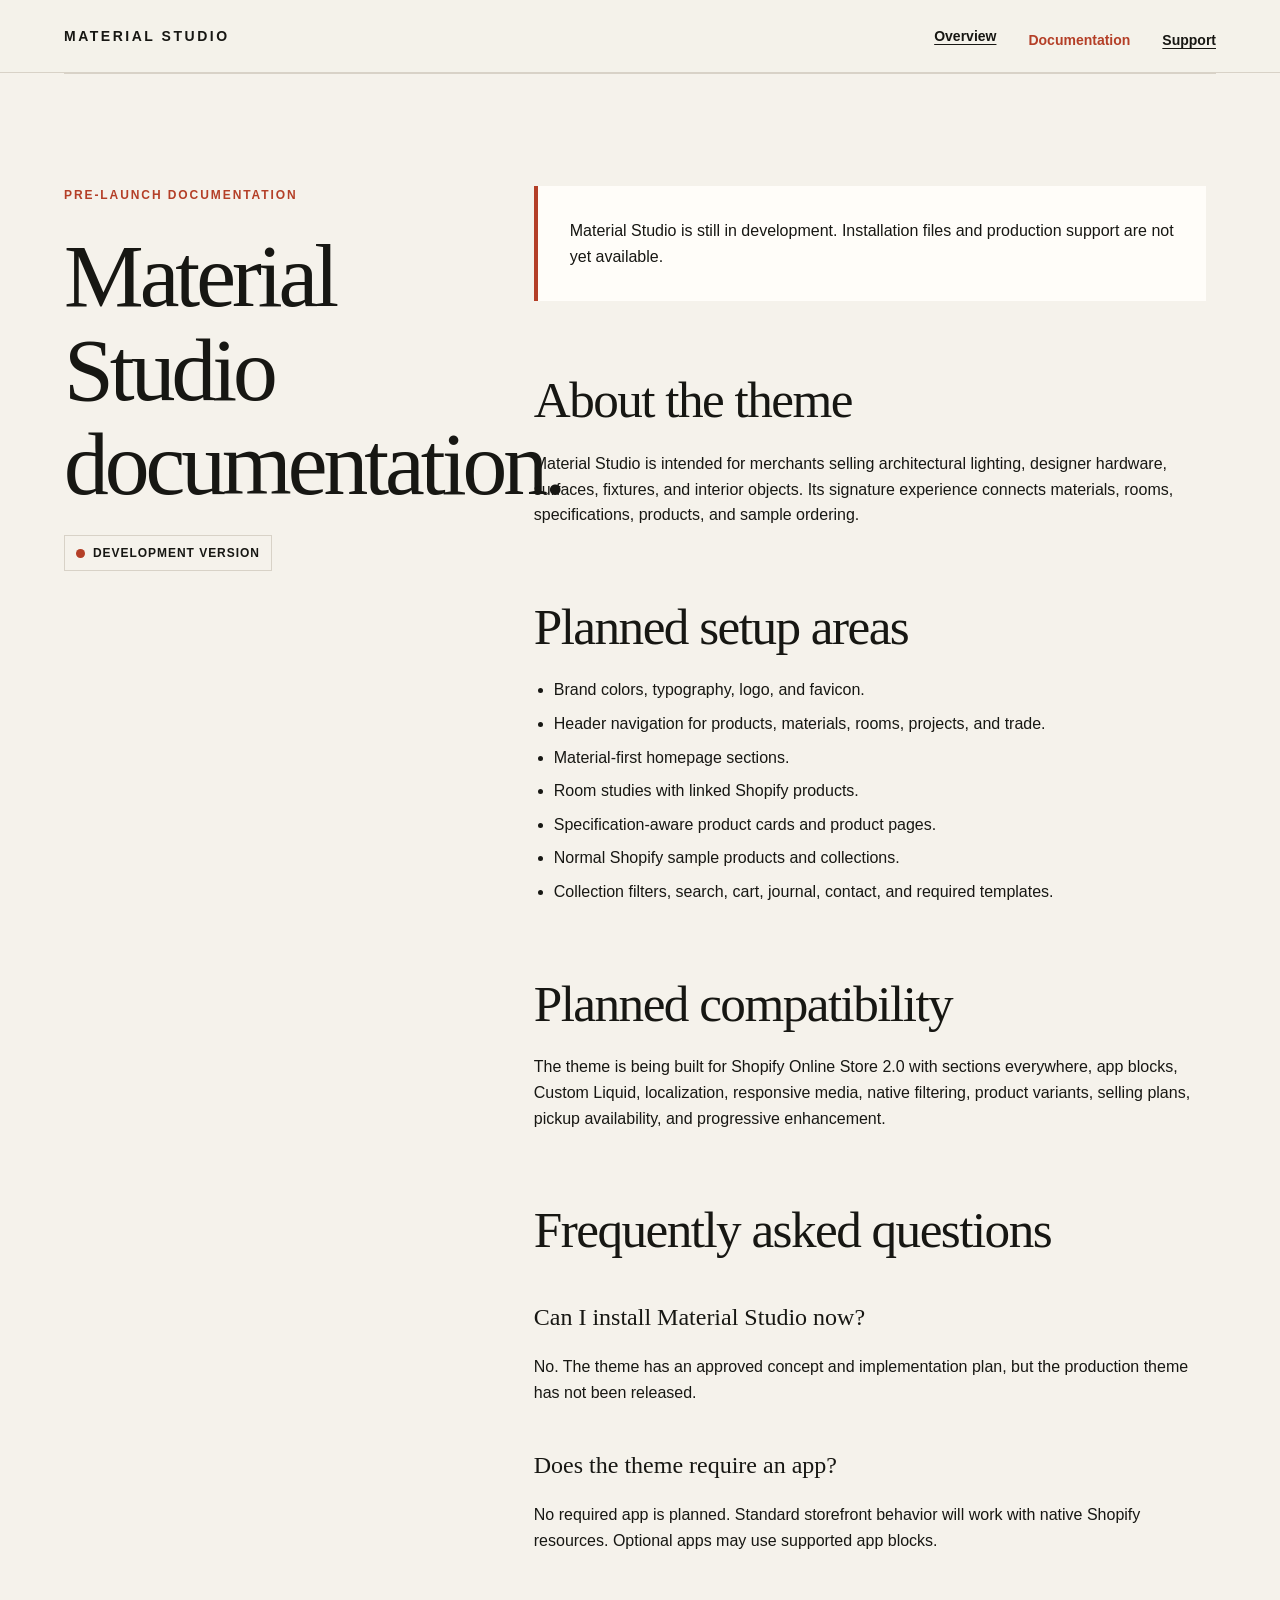
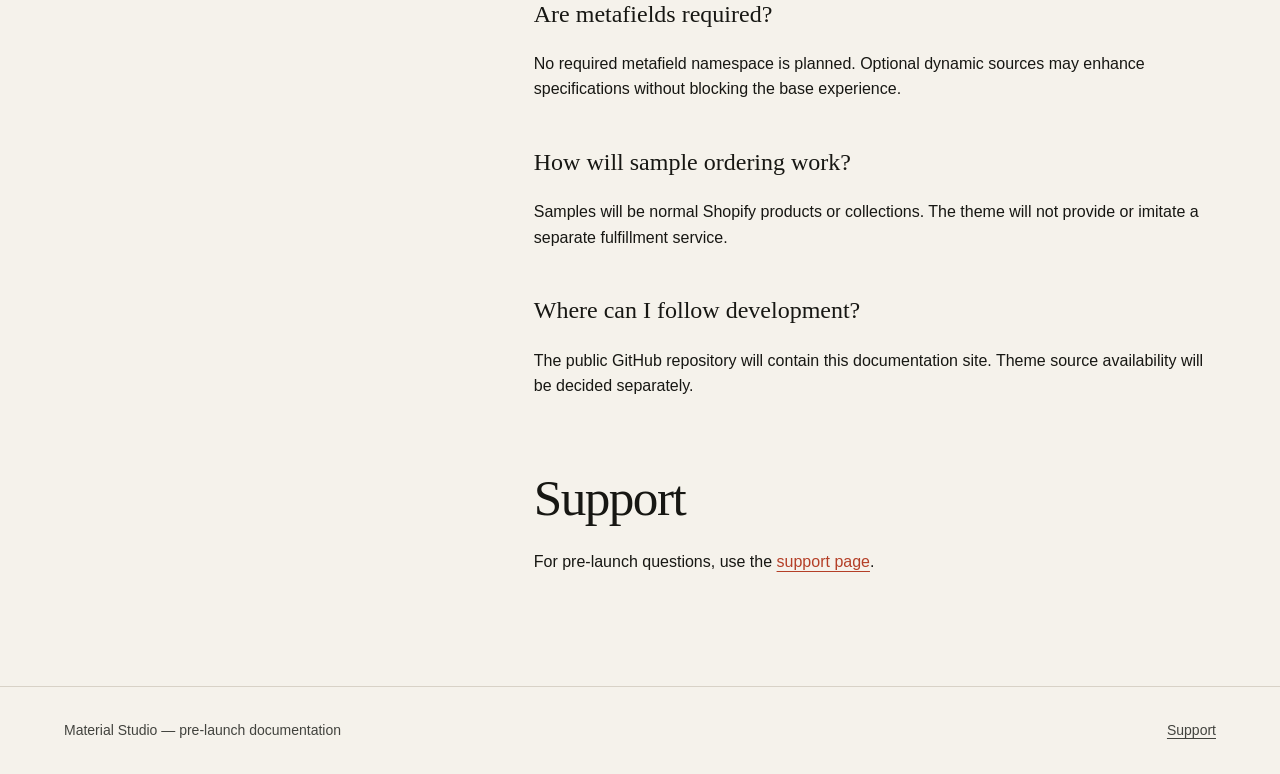
==== docs/index.html @ 8d14db3e "Add docs/index.html" ====
<!DOCTYPE html>
<html lang="en">
  <head>
    <meta charset="utf-8">
    <meta name="viewport" content="width=device-width, initial-scale=1">
    <meta name="description" content="Documentation for the Material Studio Shopify theme.">
    <title>Documentation — Material Studio</title>
    <link rel="stylesheet" href="../assets/styles.css">
  </head>
  <body>
    <a class="skip-link" href="#main">Skip to content</a>
    <header class="site-header">
      <div class="header-inner">
        <a class="wordmark" href="../" aria-label="Material Studio home">Material Studio</a>
        <nav class="site-nav" aria-label="Primary">
          <ul>
            <li><a href="../">Overview</a></li>
            <li><a href="./" aria-current="page">Documentation</a></li>
            <li><a href="../support/">Support</a></li>
          </ul>
        </nav>
      </div>
    </header>

    <main id="main" class="page-shell">
      <section class="content-section section-grid" aria-labelledby="docs-title">
        <div class="section-intro">
          <p class="eyebrow">Pre-launch documentation</p>
          <h1 id="docs-title">Material Studio documentation.</h1>
          <span class="status">Development version</span>
        </div>
        <article class="prose">
          <div class="callout">
            Material Studio is still in development. Installation files and
            production support are not yet available.
          </div>

          <h2>About the theme</h2>
          <p>
            Material Studio is intended for merchants selling architectural
            lighting, designer hardware, surfaces, fixtures, and interior objects.
            Its signature experience connects materials, rooms, specifications,
            products, and sample ordering.
          </p>

          <h2>Planned setup areas</h2>
          <ul>
            <li>Brand colors, typography, logo, and favicon.</li>
            <li>Header navigation for products, materials, rooms, projects, and trade.</li>
            <li>Material-first homepage sections.</li>
            <li>Room studies with linked Shopify products.</li>
            <li>Specification-aware product cards and product pages.</li>
            <li>Normal Shopify sample products and collections.</li>
            <li>Collection filters, search, cart, journal, contact, and required templates.</li>
          </ul>

          <h2>Planned compatibility</h2>
          <p>
            The theme is being built for Shopify Online Store 2.0 with sections
            everywhere, app blocks, Custom Liquid, localization, responsive media,
            native filtering, product variants, selling plans, pickup availability,
            and progressive enhancement.
          </p>

          <h2>Frequently asked questions</h2>

          <h3>Can I install Material Studio now?</h3>
          <p>
            No. The theme has an approved concept and implementation plan, but the
            production theme has not been released.
          </p>

          <h3>Does the theme require an app?</h3>
          <p>
            No required app is planned. Standard storefront behavior will work with
            native Shopify resources. Optional apps may use supported app blocks.
          </p>

          <h3>Are metafields required?</h3>
          <p>
            No required metafield namespace is planned. Optional dynamic sources may
            enhance specifications without blocking the base experience.
          </p>

          <h3>How will sample ordering work?</h3>
          <p>
            Samples will be normal Shopify products or collections. The theme will
            not provide or imitate a separate fulfillment service.
          </p>

          <h3>Where can I follow development?</h3>
          <p>
            The public GitHub repository will contain this documentation site.
            Theme source availability will be decided separately.
          </p>

          <h2>Support</h2>
          <p>
            For pre-launch questions, use the
            <a href="../support/">support page</a>.
          </p>
        </article>
      </section>
    </main>

    <footer class="site-footer">
      <div class="footer-inner">
        <p>Material Studio — pre-launch documentation</p>
        <p><a href="../support/">Support</a></p>
      </div>
    </footer>
  </body>
</html>
---- assets/styles.css ----
:root {
  color-scheme: light;
  --paper: #f5f2eb;
  --surface: #fffdf9;
  --ink: #171713;
  --graphite: #42433e;
  --rule: #d8d2c7;
  --terracotta: #b43f27;
  --brass: #8a622d;
  --glass: #718079;
  --page-width: 78rem;
  --measure: 42rem;
  --space-1: 0.5rem;
  --space-2: 0.75rem;
  --space-3: 1rem;
  --space-4: 1.5rem;
  --space-5: 2rem;
  --space-6: 3rem;
  --space-7: 4.5rem;
  --space-8: 7rem;
}

* {
  box-sizing: border-box;
}

html {
  scroll-behavior: smooth;
}

body {
  margin: 0;
  background: var(--paper);
  color: var(--ink);
  font-family: Arial, Helvetica, sans-serif;
  font-size: 1rem;
  line-height: 1.6;
  text-rendering: optimizeLegibility;
}

a {
  color: inherit;
  text-decoration-thickness: 0.08em;
  text-underline-offset: 0.22em;
}

a:hover {
  color: var(--terracotta);
}

a:focus-visible,
button:focus-visible {
  outline: 0.2rem solid var(--terracotta);
  outline-offset: 0.25rem;
}

h1,
h2,
h3 {
  margin-block: 0;
  font-family: Georgia, "Times New Roman", serif;
  font-weight: 400;
  line-height: 1.05;
  text-wrap: balance;
}

h1 {
  max-width: 13ch;
  font-size: clamp(3rem, 7vw, 6.5rem);
  letter-spacing: -0.045em;
}

h2 {
  font-size: clamp(2rem, 4vw, 3.75rem);
  letter-spacing: -0.03em;
}

h3 {
  font-size: 1.5rem;
}

p,
ul,
ol {
  margin-block: 0;
}

ul,
ol {
  padding-inline-start: 1.25rem;
}

li + li {
  margin-block-start: var(--space-1);
}

.skip-link {
  position: fixed;
  inset-block-start: var(--space-3);
  inset-inline-start: var(--space-3);
  z-index: 20;
  padding: 0.75rem 1rem;
  background: var(--ink);
  color: var(--surface);
  transform: translateY(-200%);
}

.skip-link:focus {
  transform: translateY(0);
}

.site-header {
  position: relative;
  z-index: 10;
  border-block-end: 1px solid var(--rule);
  background: color-mix(in srgb, var(--paper) 92%, transparent);
}

.header-inner {
  display: flex;
  max-width: var(--page-width);
  min-height: 4.5rem;
  margin-inline: auto;
  padding-inline: clamp(1rem, 4vw, 3rem);
  align-items: center;
  justify-content: space-between;
  gap: var(--space-4);
}

.wordmark {
  font-size: 0.875rem;
  font-weight: 700;
  letter-spacing: 0.18em;
  text-decoration: none;
  text-transform: uppercase;
}

.site-nav ul {
  display: flex;
  margin: 0;
  padding: 0;
  align-items: center;
  gap: clamp(1rem, 3vw, 2rem);
  list-style: none;
}

.site-nav a {
  font-size: 0.875rem;
  font-weight: 600;
}

.site-nav a[aria-current="page"] {
  color: var(--terracotta);
  text-decoration: none;
}

.page-shell {
  max-width: var(--page-width);
  margin-inline: auto;
  padding-inline: clamp(1rem, 4vw, 3rem);
}

.hero {
  display: grid;
  min-height: min(46rem, calc(100vh - 4.5rem));
  grid-template-columns: minmax(0, 0.9fr) minmax(22rem, 1.1fr);
  align-items: stretch;
  border-inline: 1px solid var(--rule);
}

.hero-copy {
  display: flex;
  padding: clamp(3rem, 8vw, 7rem) clamp(1.5rem, 5vw, 5rem);
  flex-direction: column;
  align-items: flex-start;
  justify-content: center;
  gap: var(--space-5);
}

.eyebrow {
  color: var(--terracotta);
  font-size: 0.75rem;
  font-weight: 700;
  letter-spacing: 0.16em;
  text-transform: uppercase;
}

.lede {
  max-width: 36rem;
  color: var(--graphite);
  font-size: clamp(1.0625rem, 2vw, 1.25rem);
}

.hero-materials {
  display: grid;
  min-height: 32rem;
  grid-template-columns: 0.85fr 1.3fr 0.85fr;
}

.material {
  display: flex;
  min-width: 0;
  padding: var(--space-4);
  align-items: flex-end;
  border-inline-start: 1px solid rgb(255 255 255 / 30%);
  color: var(--surface);
  font-size: 0.75rem;
  font-weight: 700;
  letter-spacing: 0.1em;
  text-transform: uppercase;
}

.material--stone {
  background:
    radial-gradient(circle at 30% 20%, rgb(255 255 255 / 35%) 0 0.15rem, transparent 0.2rem),
    radial-gradient(circle at 60% 65%, rgb(90 70 50 / 18%) 0 0.12rem, transparent 0.18rem),
    #c6ad87;
  background-size: 1.8rem 1.8rem, 2.2rem 2.2rem, auto;
  color: var(--ink);
}

.material--brass {
  background:
    linear-gradient(115deg, rgb(255 255 255 / 9%), transparent 35%),
    repeating-linear-gradient(7deg, transparent 0 0.35rem, rgb(20 10 0 / 8%) 0.4rem 0.45rem),
    var(--brass);
}

.material--glass {
  background:
    repeating-linear-gradient(90deg, rgb(255 255 255 / 28%) 0 0.18rem, rgb(15 25 20 / 12%) 0.2rem 0.45rem),
    var(--glass);
}

.button {
  display: inline-flex;
  min-height: 2.9rem;
  padding: 0.75rem 1rem;
  align-items: center;
  justify-content: center;
  border: 1px solid var(--ink);
  background: transparent;
  color: var(--ink);
  font-size: 0.75rem;
  font-weight: 700;
  letter-spacing: 0.08em;
  text-decoration: none;
  text-transform: uppercase;
}

.button:hover {
  border-color: var(--terracotta);
  background: var(--terracotta);
  color: var(--surface);
}

.button--primary {
  border-color: var(--terracotta);
  background: var(--terracotta);
  color: var(--surface);
}

.content-section {
  padding-block: var(--space-8);
  border-block-start: 1px solid var(--rule);
}

.section-grid {
  display: grid;
  grid-template-columns: minmax(14rem, 0.7fr) minmax(0, 1.3fr);
  gap: clamp(2rem, 8vw, 7rem);
}

.section-intro {
  display: flex;
  flex-direction: column;
  align-items: flex-start;
  gap: var(--space-4);
}

.section-body {
  display: grid;
  gap: var(--space-5);
}

.feature-list {
  display: grid;
  margin: 0;
  padding: 0;
  grid-template-columns: repeat(3, minmax(0, 1fr));
  border-block-start: 1px solid var(--rule);
  list-style: none;
}

.feature-list li {
  padding: var(--space-4);
  border-inline-start: 1px solid var(--rule);
}

.feature-list li:last-child {
  border-inline-end: 1px solid var(--rule);
}

.feature-list strong {
  display: block;
  margin-block-end: var(--space-2);
  font-family: Georgia, "Times New Roman", serif;
  font-size: 1.35rem;
  font-weight: 400;
}

.status {
  display: inline-flex;
  padding: 0.45rem 0.7rem;
  border: 1px solid var(--rule);
  align-items: center;
  gap: var(--space-1);
  font-size: 0.75rem;
  font-weight: 700;
  letter-spacing: 0.08em;
  text-transform: uppercase;
}

.status::before {
  width: 0.55rem;
  height: 0.55rem;
  border-radius: 50%;
  background: var(--terracotta);
  content: "";
}

.prose {
  max-width: var(--measure);
}

.prose > * + * {
  margin-block-start: var(--space-4);
}

.prose h2 {
  margin-block-start: var(--space-7);
}

.prose h3 {
  margin-block-start: var(--space-6);
}

.prose a {
  color: var(--terracotta);
}

.callout {
  padding: var(--space-5);
  border-inline-start: 0.25rem solid var(--terracotta);
  background: var(--surface);
}

.support-steps {
  display: grid;
  margin: 0;
  padding: 0;
  grid-template-columns: repeat(2, minmax(0, 1fr));
  gap: 1px;
  background: var(--rule);
  border: 1px solid var(--rule);
  list-style: none;
}

.support-steps li {
  padding: var(--space-5);
  background: var(--surface);
}

.support-steps span {
  display: block;
  margin-block-end: var(--space-2);
  color: var(--terracotta);
  font-size: 0.75rem;
  font-weight: 700;
  letter-spacing: 0.12em;
  text-transform: uppercase;
}

.site-footer {
  padding-block: var(--space-5);
  border-block-start: 1px solid var(--rule);
}

.footer-inner {
  display: flex;
  max-width: var(--page-width);
  margin-inline: auto;
  padding-inline: clamp(1rem, 4vw, 3rem);
  align-items: center;
  justify-content: space-between;
  gap: var(--space-4);
  color: var(--graphite);
  font-size: 0.875rem;
}

@media (max-width: 56rem) {
  .hero {
    min-height: auto;
    grid-template-columns: 1fr;
  }

  .hero-copy {
    min-height: 30rem;
  }

  .section-grid {
    grid-template-columns: 1fr;
  }

  .feature-list {
    grid-template-columns: 1fr;
  }

  .feature-list li,
  .feature-list li:last-child {
    border-inline: 1px solid var(--rule);
    border-block-end: 1px solid var(--rule);
  }
}

@media (max-width: 42rem) {
  html {
    scroll-behavior: auto;
  }

  .header-inner {
    min-height: auto;
    padding-block: var(--space-3);
    align-items: flex-start;
    flex-direction: column;
  }

  .site-nav {
    width: 100%;
  }

  .site-nav ul {
    justify-content: space-between;
    gap: var(--space-3);
  }

  .hero-materials {
    min-height: 27rem;
    grid-template-columns: 1fr 1fr;
  }

  .material--glass {
    grid-column: 1 / -1;
  }

  .content-section {
    padding-block: var(--space-7);
  }

  .support-steps {
    grid-template-columns: 1fr;
  }

  .footer-inner {
    align-items: flex-start;
    flex-direction: column;
  }
}

@media (prefers-reduced-motion: reduce) {
  *,
  *::before,
  *::after {
    scroll-behavior: auto !important;
  }
}
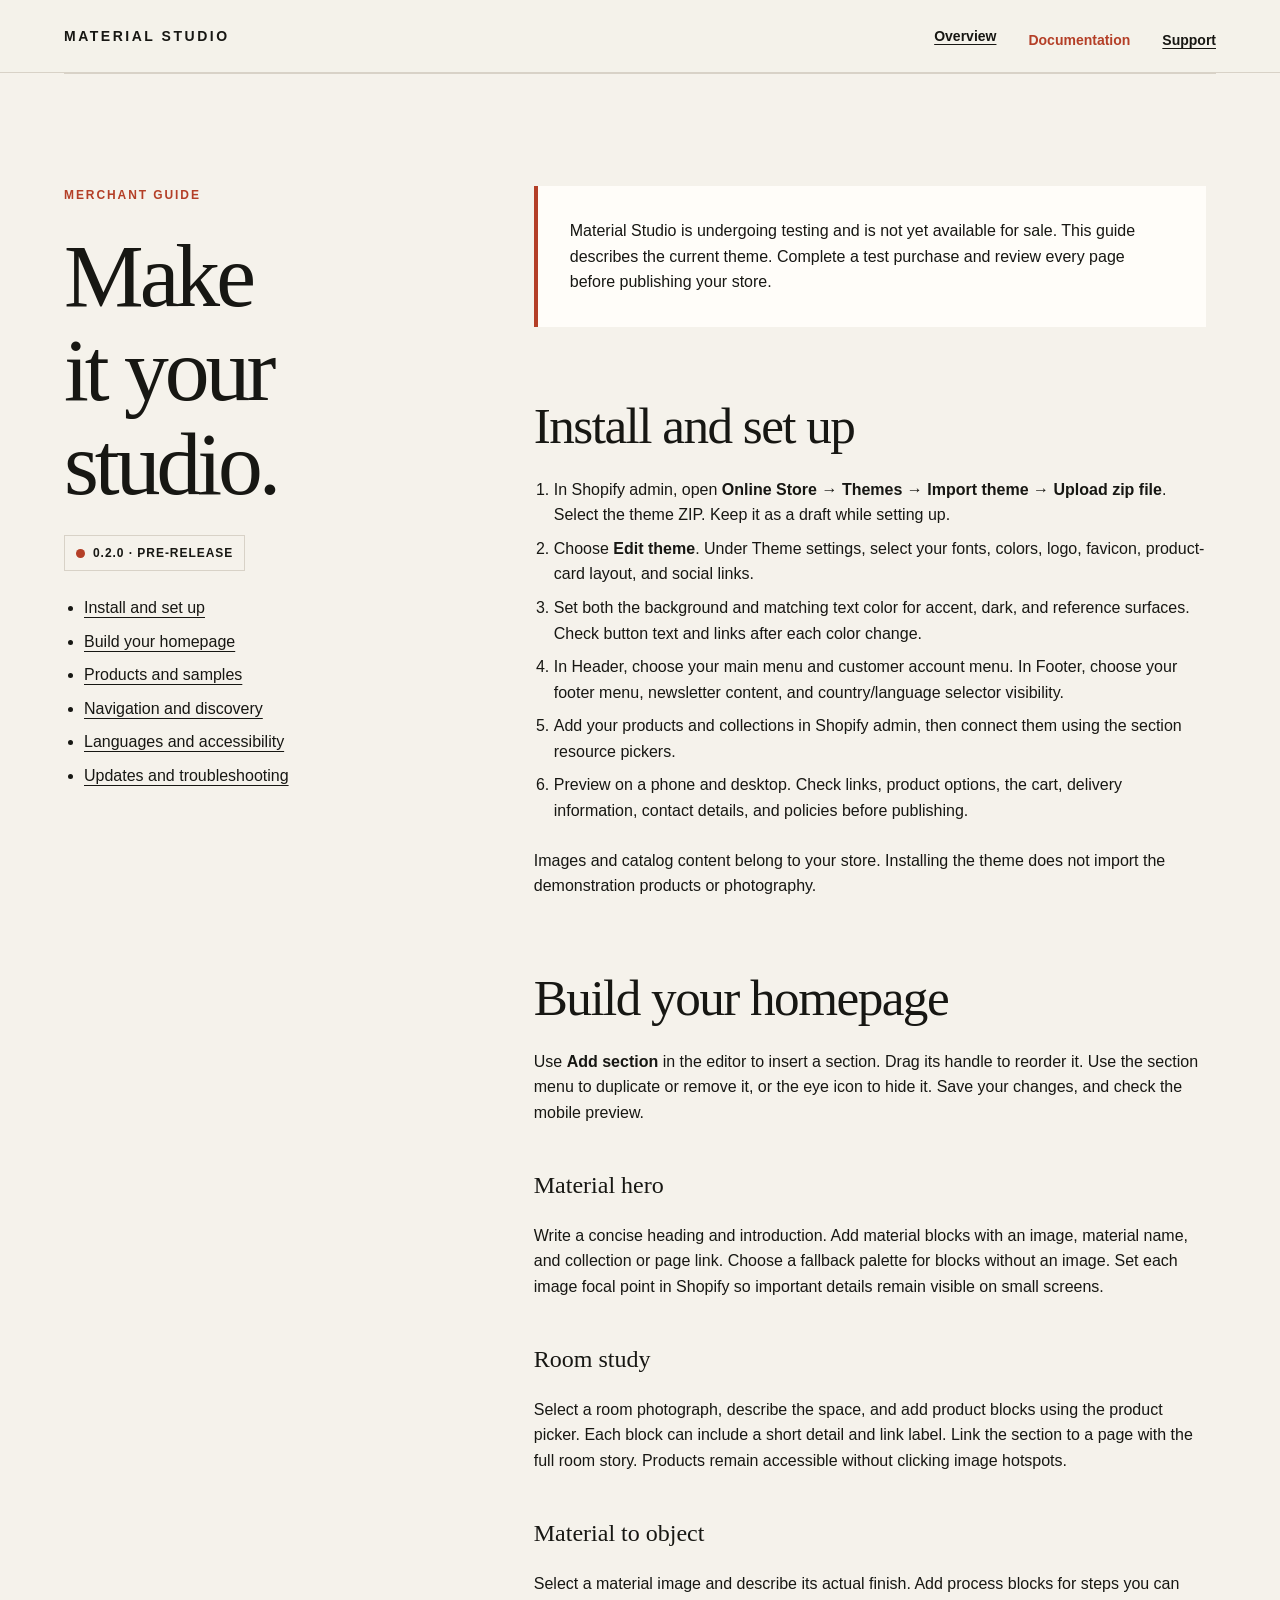
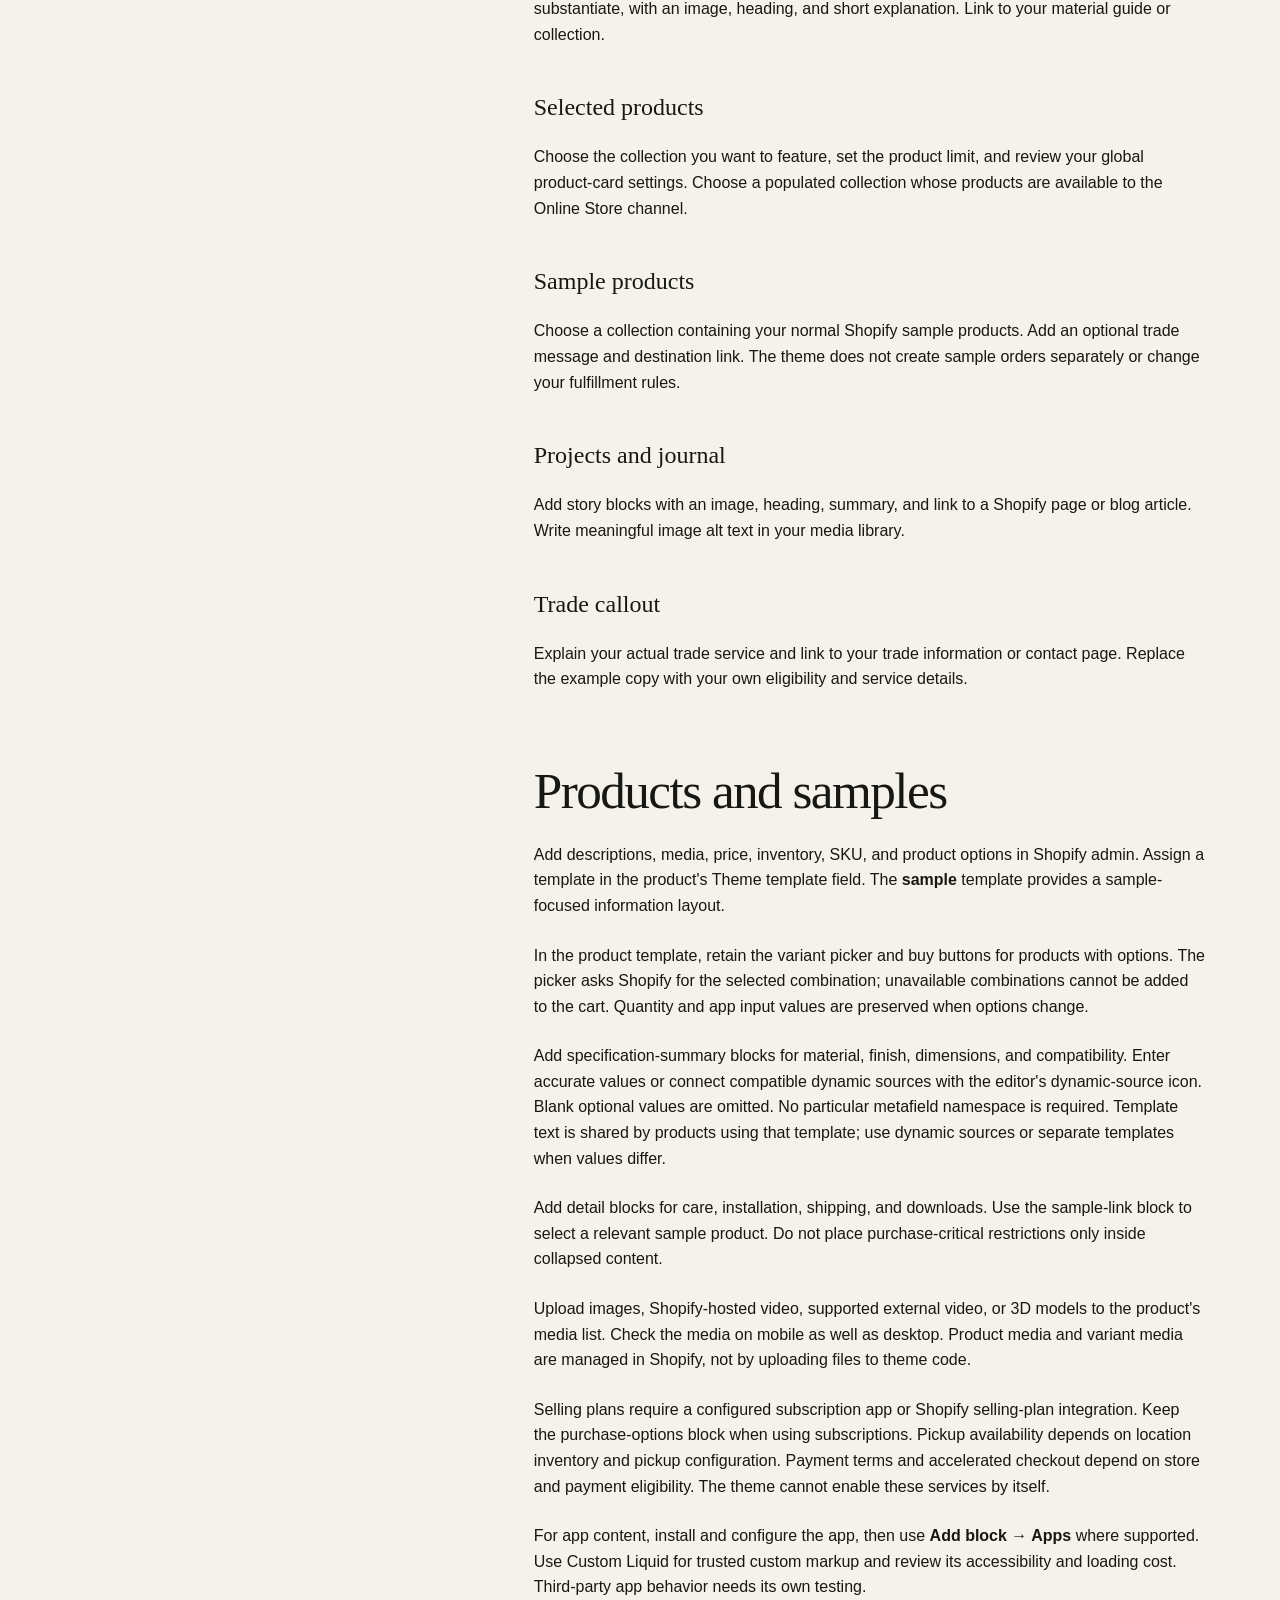
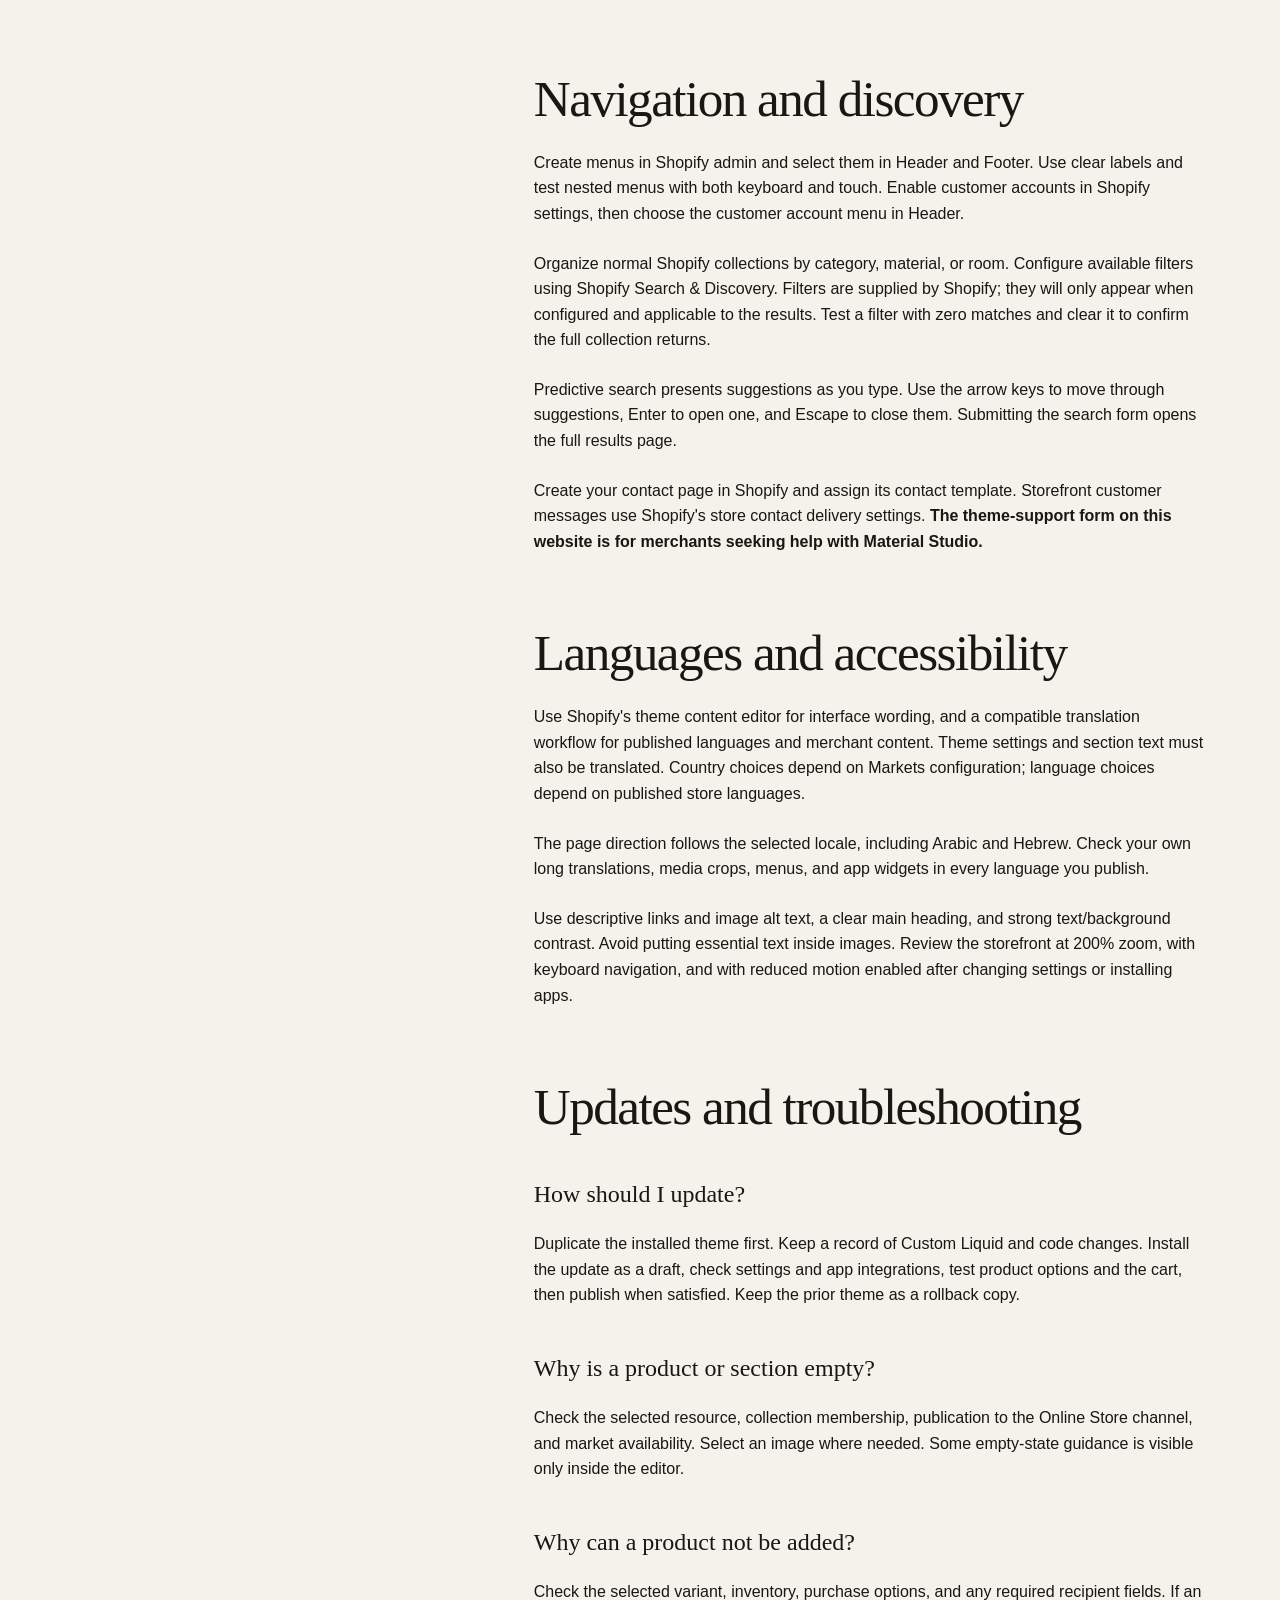
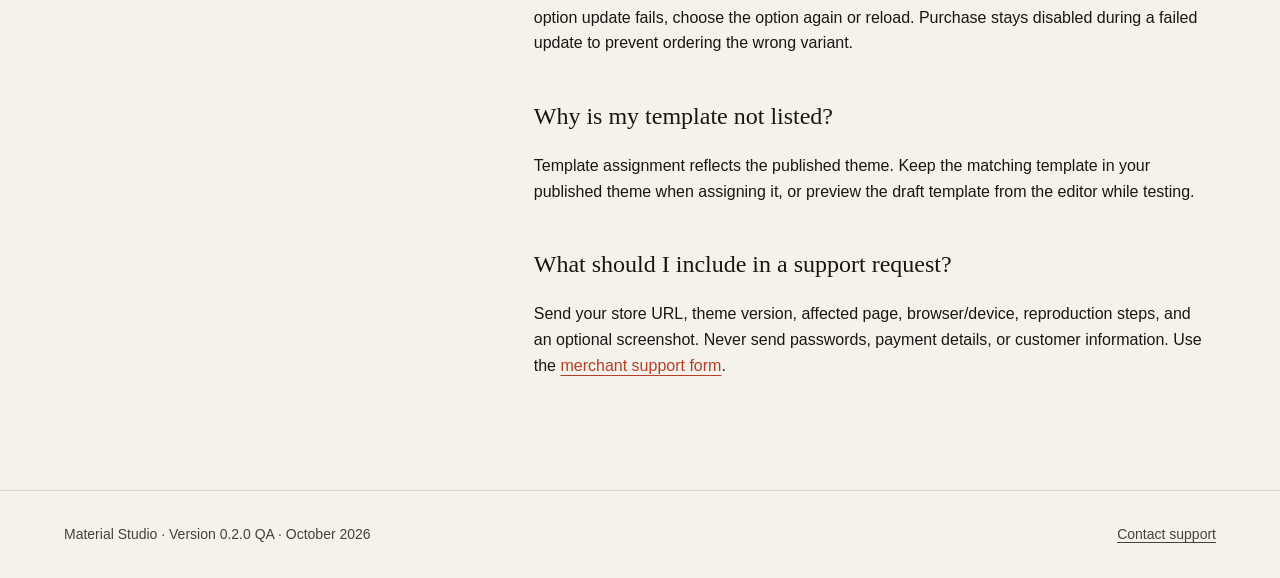
==== commit 544eb192: "Document Material Studio setup and prepare merchant support form" ====
--- a/docs/index.html
+++ b/docs/index.html
@@ -1,113 +1,36 @@
-<!DOCTYPE html>
-<html lang="en">
-  <head>
-    <meta charset="utf-8">
-    <meta name="viewport" content="width=device-width, initial-scale=1">
-    <meta name="description" content="Documentation for the Material Studio Shopify theme.">
-    <title>Documentation — Material Studio</title>
-    <link rel="stylesheet" href="../assets/styles.css">
-  </head>
-  <body>
-    <a class="skip-link" href="#main">Skip to content</a>
-    <header class="site-header">
-      <div class="header-inner">
-        <a class="wordmark" href="../" aria-label="Material Studio home">Material Studio</a>
-        <nav class="site-nav" aria-label="Primary">
-          <ul>
-            <li><a href="../">Overview</a></li>
-            <li><a href="./" aria-current="page">Documentation</a></li>
-            <li><a href="../support/">Support</a></li>
-          </ul>
-        </nav>
-      </div>
-    </header>
-
-    <main id="main" class="page-shell">
-      <section class="content-section section-grid" aria-labelledby="docs-title">
-        <div class="section-intro">
-          <p class="eyebrow">Pre-launch documentation</p>
-          <h1 id="docs-title">Material Studio documentation.</h1>
-          <span class="status">Development version</span>
-        </div>
-        <article class="prose">
-          <div class="callout">
-            Material Studio is still in development. Installation files and
-            production support are not yet available.
-          </div>
-
-          <h2>About the theme</h2>
-          <p>
-            Material Studio is intended for merchants selling architectural
-            lighting, designer hardware, surfaces, fixtures, and interior objects.
-            Its signature experience connects materials, rooms, specifications,
-            products, and sample ordering.
-          </p>
-
-          <h2>Planned setup areas</h2>
-          <ul>
-            <li>Brand colors, typography, logo, and favicon.</li>
-            <li>Header navigation for products, materials, rooms, projects, and trade.</li>
-            <li>Material-first homepage sections.</li>
-            <li>Room studies with linked Shopify products.</li>
-            <li>Specification-aware product cards and product pages.</li>
-            <li>Normal Shopify sample products and collections.</li>
-            <li>Collection filters, search, cart, journal, contact, and required templates.</li>
-          </ul>
-
-          <h2>Planned compatibility</h2>
-          <p>
-            The theme is being built for Shopify Online Store 2.0 with sections
-            everywhere, app blocks, Custom Liquid, localization, responsive media,
-            native filtering, product variants, selling plans, pickup availability,
-            and progressive enhancement.
-          </p>
-
-          <h2>Frequently asked questions</h2>
-
-          <h3>Can I install Material Studio now?</h3>
-          <p>
-            No. The theme has an approved concept and implementation plan, but the
-            production theme has not been released.
-          </p>
-
-          <h3>Does the theme require an app?</h3>
-          <p>
-            No required app is planned. Standard storefront behavior will work with
-            native Shopify resources. Optional apps may use supported app blocks.
-          </p>
-
-          <h3>Are metafields required?</h3>
-          <p>
-            No required metafield namespace is planned. Optional dynamic sources may
-            enhance specifications without blocking the base experience.
-          </p>
-
-          <h3>How will sample ordering work?</h3>
-          <p>
-            Samples will be normal Shopify products or collections. The theme will
-            not provide or imitate a separate fulfillment service.
-          </p>
-
-          <h3>Where can I follow development?</h3>
-          <p>
-            The public GitHub repository will contain this documentation site.
-            Theme source availability will be decided separately.
-          </p>
-
-          <h2>Support</h2>
-          <p>
-            For pre-launch questions, use the
-            <a href="../support/">support page</a>.
-          </p>
-        </article>
-      </section>
-    </main>
-
-    <footer class="site-footer">
-      <div class="footer-inner">
-        <p>Material Studio — pre-launch documentation</p>
-        <p><a href="../support/">Support</a></p>
-      </div>
-    </footer>
-  </body>
-</html>
+<!doctype html>
+<html lang="en"><head><meta charset="utf-8"><meta name="viewport" content="width=device-width, initial-scale=1"><meta name="description" content="Set up Material Studio sections, products, samples, navigation, languages, and updates."><title>Documentation — Material Studio</title><link rel="stylesheet" href="../assets/styles.css"></head><body>
+<a class="skip-link" href="#main">Skip to content</a><header class="site-header"><div class="header-inner"><a class="wordmark" href="../">Material Studio</a><nav class="site-nav" aria-label="Primary"><ul><li><a href="../">Overview</a></li><li><a href="../docs/" aria-current="page">Documentation</a></li><li><a href="../support/">Support</a></li></ul></nav></div></header>
+<main id="main" class="page-shell"><section class="content-section section-grid"><div class="section-intro"><p class="eyebrow">Merchant guide</p><h1>Make it your studio.</h1><span class="status">0.2.0 · Pre-release</span><nav aria-label="On this page"><ul>
+<li><a href="#start">Install and set up</a></li><li><a href="#sections">Build your homepage</a></li><li><a href="#products">Products and samples</a></li><li><a href="#discovery">Navigation and discovery</a></li><li><a href="#languages">Languages and accessibility</a></li><li><a href="#updates">Updates and troubleshooting</a></li></ul></nav></div><article class="prose">
+<p class="callout">Material Studio is undergoing testing and is not yet available for sale. This guide describes the current theme. Complete a test purchase and review every page before publishing your store.</p>
+<h2 id="start">Install and set up</h2><ol><li>In Shopify admin, open <strong>Online Store → Themes → Import theme → Upload zip file</strong>. Select the theme ZIP. Keep it as a draft while setting up.</li><li>Choose <strong>Edit theme</strong>. Under Theme settings, select your fonts, colors, logo, favicon, product-card layout, and social links.</li><li>Set both the background and matching text color for accent, dark, and reference surfaces. Check button text and links after each color change.</li><li>In Header, choose your main menu and customer account menu. In Footer, choose your footer menu, newsletter content, and country/language selector visibility.</li><li>Add your products and collections in Shopify admin, then connect them using the section resource pickers.</li><li>Preview on a phone and desktop. Check links, product options, the cart, delivery information, contact details, and policies before publishing.</li></ol>
+<p>Images and catalog content belong to your store. Installing the theme does not import the demonstration products or photography.</p>
+<h2 id="sections">Build your homepage</h2><p>Use <strong>Add section</strong> in the editor to insert a section. Drag its handle to reorder it. Use the section menu to duplicate or remove it, or the eye icon to hide it. Save your changes, and check the mobile preview.</p>
+<h3>Material hero</h3><p>Write a concise heading and introduction. Add material blocks with an image, material name, and collection or page link. Choose a fallback palette for blocks without an image. Set each image focal point in Shopify so important details remain visible on small screens.</p>
+<h3>Room study</h3><p>Select a room photograph, describe the space, and add product blocks using the product picker. Each block can include a short detail and link label. Link the section to a page with the full room story. Products remain accessible without clicking image hotspots.</p>
+<h3>Material to object</h3><p>Select a material image and describe its actual finish. Add process blocks for steps you can substantiate, with an image, heading, and short explanation. Link to your material guide or collection.</p>
+<h3>Selected products</h3><p>Choose the collection you want to feature, set the product limit, and review your global product-card settings. Choose a populated collection whose products are available to the Online Store channel.</p>
+<h3>Sample products</h3><p>Choose a collection containing your normal Shopify sample products. Add an optional trade message and destination link. The theme does not create sample orders separately or change your fulfillment rules.</p>
+<h3>Projects and journal</h3><p>Add story blocks with an image, heading, summary, and link to a Shopify page or blog article. Write meaningful image alt text in your media library.</p>
+<h3>Trade callout</h3><p>Explain your actual trade service and link to your trade information or contact page. Replace the example copy with your own eligibility and service details.</p>
+<h2 id="products">Products and samples</h2><p>Add descriptions, media, price, inventory, SKU, and product options in Shopify admin. Assign a template in the product's Theme template field. The <strong>sample</strong> template provides a sample-focused information layout.</p>
+<p>In the product template, retain the variant picker and buy buttons for products with options. The picker asks Shopify for the selected combination; unavailable combinations cannot be added to the cart. Quantity and app input values are preserved when options change.</p>
+<p>Add specification-summary blocks for material, finish, dimensions, and compatibility. Enter accurate values or connect compatible dynamic sources with the editor's dynamic-source icon. Blank optional values are omitted. No particular metafield namespace is required. Template text is shared by products using that template; use dynamic sources or separate templates when values differ.</p>
+<p>Add detail blocks for care, installation, shipping, and downloads. Use the sample-link block to select a relevant sample product. Do not place purchase-critical restrictions only inside collapsed content.</p>
+<p>Upload images, Shopify-hosted video, supported external video, or 3D models to the product's media list. Check the media on mobile as well as desktop. Product media and variant media are managed in Shopify, not by uploading files to theme code.</p>
+<p>Selling plans require a configured subscription app or Shopify selling-plan integration. Keep the purchase-options block when using subscriptions. Pickup availability depends on location inventory and pickup configuration. Payment terms and accelerated checkout depend on store and payment eligibility. The theme cannot enable these services by itself.</p>
+<p>For app content, install and configure the app, then use <strong>Add block → Apps</strong> where supported. Use Custom Liquid for trusted custom markup and review its accessibility and loading cost. Third-party app behavior needs its own testing.</p>
+<h2 id="discovery">Navigation and discovery</h2><p>Create menus in Shopify admin and select them in Header and Footer. Use clear labels and test nested menus with both keyboard and touch. Enable customer accounts in Shopify settings, then choose the customer account menu in Header.</p>
+<p>Organize normal Shopify collections by category, material, or room. Configure available filters using Shopify Search &amp; Discovery. Filters are supplied by Shopify; they will only appear when configured and applicable to the results. Test a filter with zero matches and clear it to confirm the full collection returns.</p>
+<p>Predictive search presents suggestions as you type. Use the arrow keys to move through suggestions, Enter to open one, and Escape to close them. Submitting the search form opens the full results page.</p>
+<p>Create your contact page in Shopify and assign its contact template. Storefront customer messages use Shopify's store contact delivery settings. <strong>The theme-support form on this website is for merchants seeking help with Material Studio.</strong></p>
+<h2 id="languages">Languages and accessibility</h2><p>Use Shopify's theme content editor for interface wording, and a compatible translation workflow for published languages and merchant content. Theme settings and section text must also be translated. Country choices depend on Markets configuration; language choices depend on published store languages.</p>
+<p>The page direction follows the selected locale, including Arabic and Hebrew. Check your own long translations, media crops, menus, and app widgets in every language you publish.</p>
+<p>Use descriptive links and image alt text, a clear main heading, and strong text/background contrast. Avoid putting essential text inside images. Review the storefront at 200% zoom, with keyboard navigation, and with reduced motion enabled after changing settings or installing apps.</p>
+<h2 id="updates">Updates and troubleshooting</h2><h3>How should I update?</h3><p>Duplicate the installed theme first. Keep a record of Custom Liquid and code changes. Install the update as a draft, check settings and app integrations, test product options and the cart, then publish when satisfied. Keep the prior theme as a rollback copy.</p>
+<h3>Why is a product or section empty?</h3><p>Check the selected resource, collection membership, publication to the Online Store channel, and market availability. Select an image where needed. Some empty-state guidance is visible only inside the editor.</p>
+<h3>Why can a product not be added?</h3><p>Check the selected variant, inventory, purchase options, and any required recipient fields. If an option update fails, choose the option again or reload. Purchase stays disabled during a failed update to prevent ordering the wrong variant.</p>
+<h3>Why is my template not listed?</h3><p>Template assignment reflects the published theme. Keep the matching template in your published theme when assigning it, or preview the draft template from the editor while testing.</p>
+<h3>What should I include in a support request?</h3><p>Send your store URL, theme version, affected page, browser/device, reproduction steps, and an optional screenshot. Never send passwords, payment details, or customer information. Use the <a href="../support/">merchant support form</a>.</p>
+</article></section></main><footer class="site-footer"><div class="footer-inner"><p>Material Studio · Version 0.2.0 QA · October 2026</p><p><a href="../support/">Contact support</a></p></div></footer></body></html>
--- a/assets/styles.css
+++ b/assets/styles.css
@@ -475,3 +475,15 @@
   }
 }
 
+
+/* Accessible merchant support fields. */
+.support-form { display: grid; gap: 1.5rem; min-width: 0; }
+.form-field { display: grid; gap: .5rem; min-width: 0; }
+.form-field label { font-weight: 700; }
+.form-field input, .form-field textarea { width: 100%; min-width: 0; padding: .85rem; border: 1px solid var(--graphite); background: var(--surface); color: var(--ink); font: inherit; border-radius: 0; }
+.form-field textarea { resize: vertical; }
+.form-field small, .form-privacy { color: var(--graphite); font-size: .9rem; }
+.form-field :focus-visible { outline: .2rem solid var(--terracotta); outline-offset: .2rem; }
+.form-honeypot { display: none; }
+.support-form button { justify-self: start; cursor: pointer; }
+.prose, .callout, .section-intro, .section-body { overflow-wrap: anywhere; }
